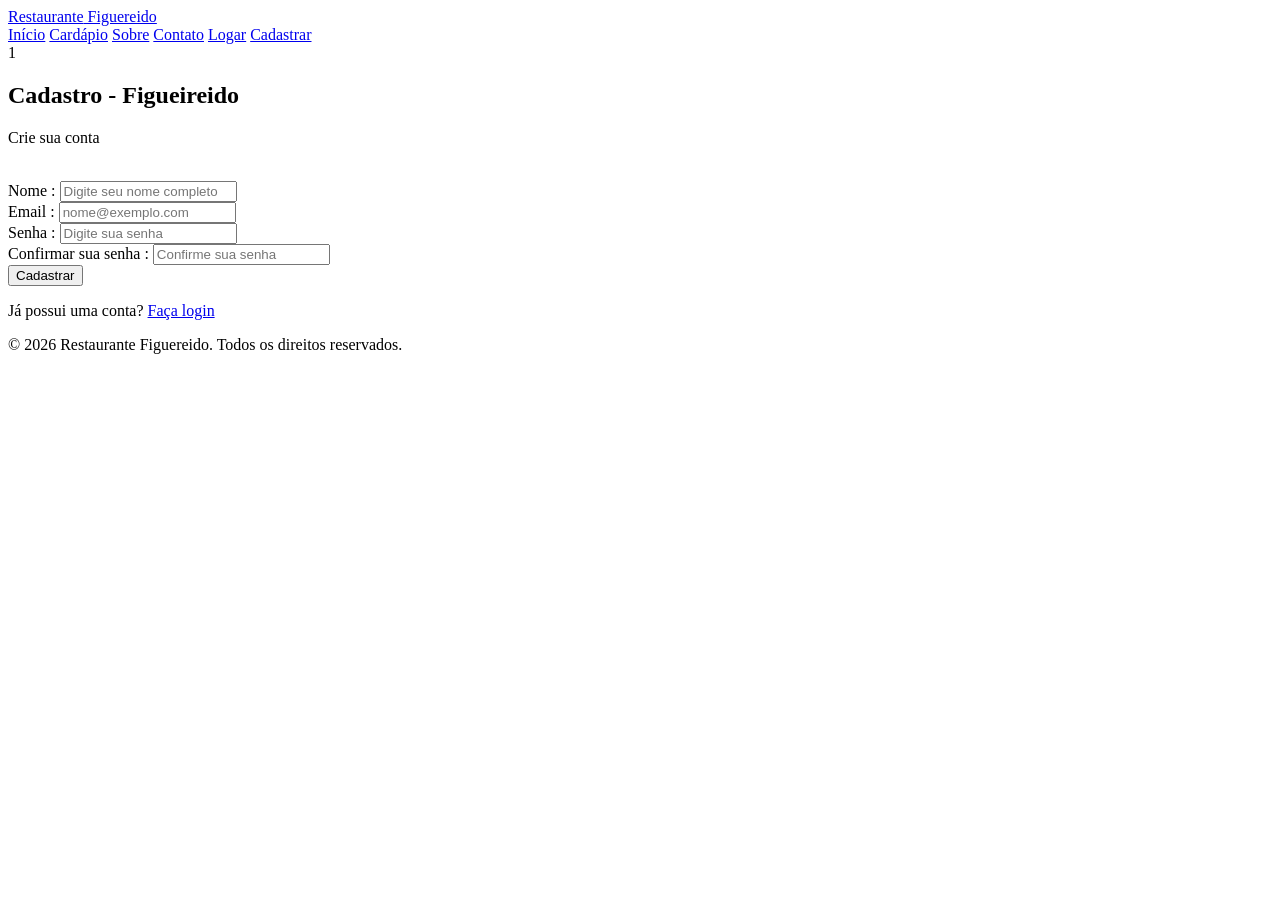
==== Pages/Cadastro.html @ 25129f15 "atualizacao do formulario de cadastro" ====
<!DOCTYPE html>
<html lang="PT-BR">
    <head>
        <meta charset="UTF-8">
        <meta name="viewport" content="width=device-width, initial-scale=1.0">
        <title>Restaurante Figuereido</title>

    </head>

    <body>

         <header>

            <div>

                <a href="../index.html">Restaurante<spam> Figuereido</spam></a>
            </div>

            <nav> 

                <a href="../index.html">Início</a>
                <a href="cardapio.html">Cardápio</a>
                <a href="sobre.html">Sobre</a>  
                <a href="contato.html">Contato</a>
                <a href="login.html">Logar</a>
                <a href="Cadastro.html">Cadastrar</a>
            </nav>


         </header>1

 <main>
            <section aria-labelledby="titulo-cadastro" id="Conteiner-Cadastro">
                <h1 id="titulo-cadastro">Cadastro - Figueireido</h1>
                <p>Crie sua conta</p>
                <form id="formCadastro" onsubmit="return false">
                <br>
                    <label for="nomeCadastro">Nome :</label>
                    <input id="nomeCadastro" name="nome" type="text" autocomplete="name" placeholder="Digite seu nome completo" required>
                <br>
                    <label for="emailCadastro">Email :</label>
                    <input id="emailCadastro" name="email" type="email" autocomplete="email" placeholder="nome@exemplo.com" required>
                <br>
                    <label for="senhaCadastro" name="senha">Senha :</label>
                    <input id="senhaCadastro" name="senha" type="password" minlength="8" autocomplete="new-password" placeholder="Digite sua senha" required>
                <br>
                    <label for="confirmarSenha" name="confirmarSenha">Confirmar sua senha :</label>
                    <input id="confirmarSenha" name="confirmarSenha" type="password" minlength="8" placeholder="Confirme sua senha" autocomplete="new-password" required>
                <br>
                    <button type="submit">Cadastrar</button>
                </form>
                <p>Já possui uma conta? <a href="login.html">Faça login</a></p>
                </section>
        </main>

         <footer>

            <p>© 2026 Restaurante Figuereido. Todos os direitos reservados.</p>
        
        </footer>


    </body>
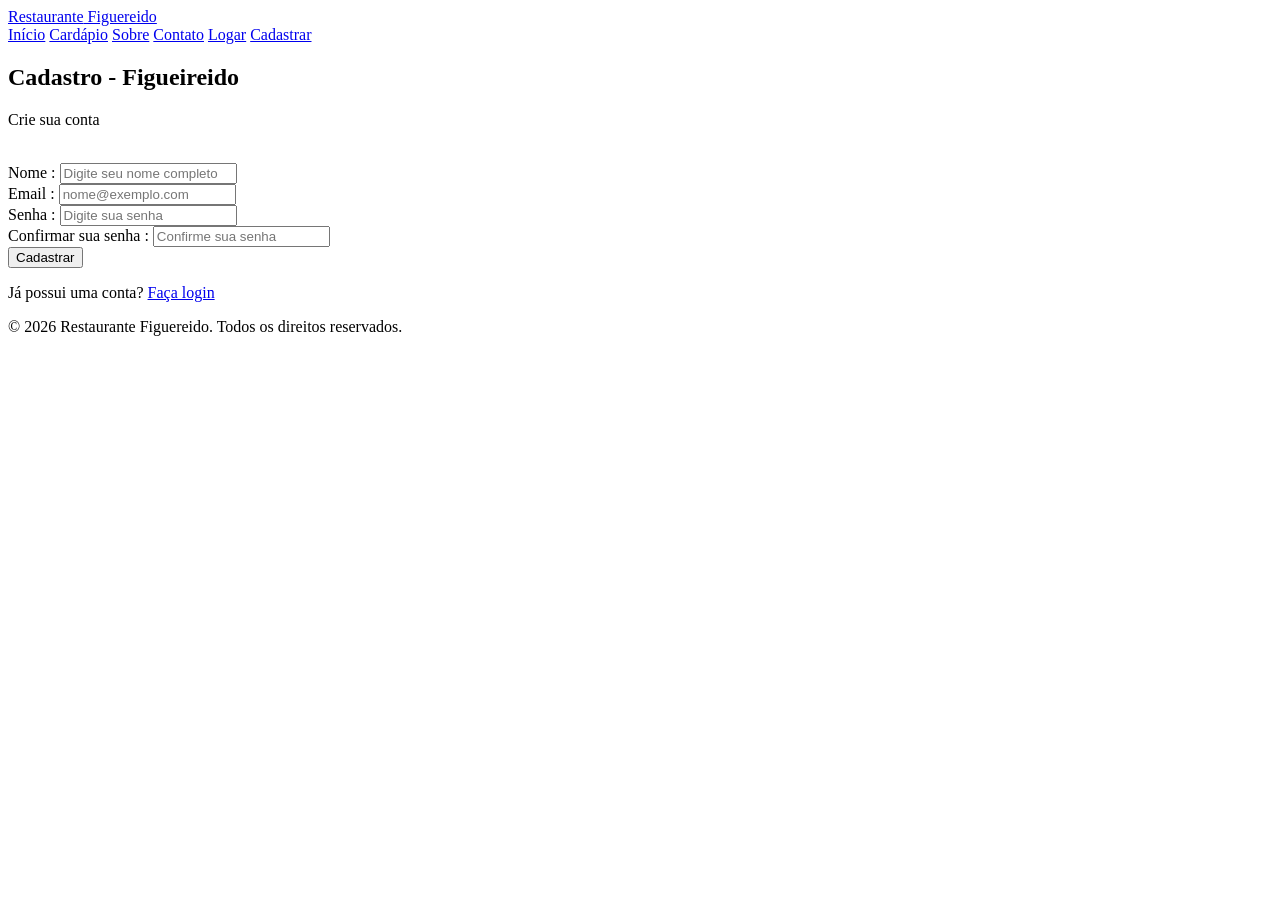
==== commit 7fa67918: "Atualização do Restaurante" ====
--- a/Pages/Cadastro.html
+++ b/Pages/Cadastro.html
@@ -26,8 +26,7 @@
                 <a href="Cadastro.html">Cadastrar</a>
             </nav>
 
-
-         </header>1
+        </header>
 
  <main>
             <section aria-labelledby="titulo-cadastro" id="Conteiner-Cadastro">
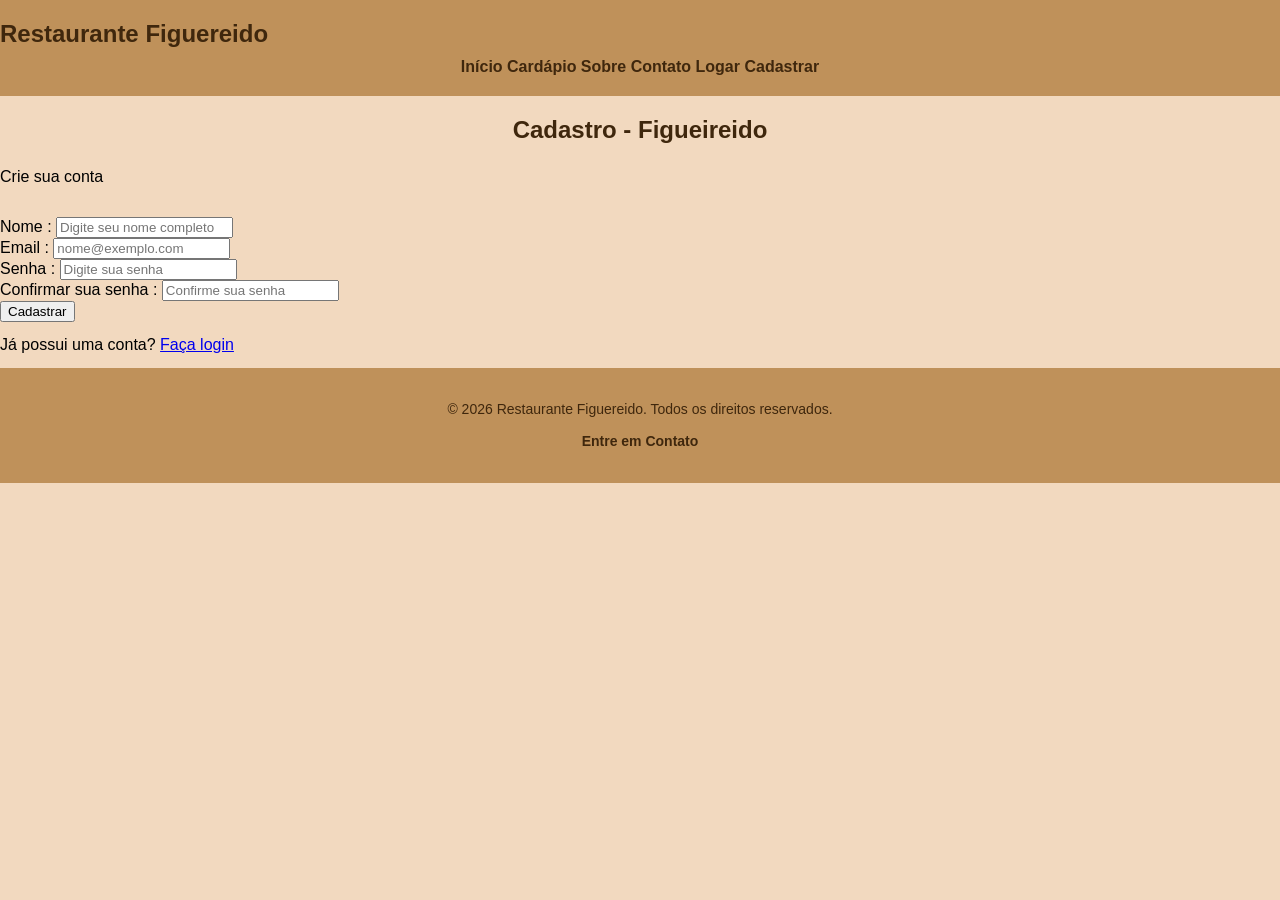
==== commit 633b0503: "Aplicação do CSS no Restaurante" ====
--- a/Pages/Cadastro.html
+++ b/Pages/Cadastro.html
@@ -4,19 +4,20 @@
         <meta charset="UTF-8">
         <meta name="viewport" content="width=device-width, initial-scale=1.0">
         <title>Restaurante Figuereido</title>
+        <link rel="stylesheet" href="../CSS/Styles.css">
 
     </head>
 
     <body>
 
-         <header>
+         <header class="topo">
 
-            <div>
+            <div class="logo">
 
                 <a href="../index.html">Restaurante<spam> Figuereido</spam></a>
             </div>
 
-            <nav> 
+            <nav class="menu"> 
 
                 <a href="../index.html">Início</a>
                 <a href="cardapio.html">Cardápio</a>
@@ -29,7 +30,7 @@
         </header>
 
  <main>
-            <section aria-labelledby="titulo-cadastro" id="Conteiner-Cadastro">
+            <section class="cadastro" aria-labelledby="titulo-cadastro" id="Conteiner-Cadastro">
                 <h1 id="titulo-cadastro">Cadastro - Figueireido</h1>
                 <p>Crie sua conta</p>
                 <form id="formCadastro" onsubmit="return false">
@@ -52,10 +53,10 @@
                 </section>
         </main>
 
-         <footer>
+         <footer class="rodape">
 
             <p>© 2026 Restaurante Figuereido. Todos os direitos reservados.</p>
-        
+            <p><a href="Pages/contato.html">Entre em Contato</a></p>
         </footer>
 
 
--- a/CSS/Styles.css
+++ b/CSS/Styles.css
@@ -0,0 +1,146 @@
+body {
+    font-family: Arial, Helvetica, sans-serif;
+    margin: 0;
+    color: black;
+    background-color: #f2d9bf;
+}
+
+h1, h2, h3 {
+    color: #3f270d;
+    text-align: center;
+}
+
+p {
+    line-height: 1.6;
+    margin: 10px 0;
+}
+
+.logo a {
+    text-decoration: none;
+    color: #3f270d ;
+    font-size: 24px;
+    font-weight: bold;
+}
+
+.logo spam {
+    color: #3f270d;
+    text-decoration: none;
+}
+
+header {
+    background-color: #bf915a ;
+    color: white;
+    padding: 20px 0;
+}
+
+nav.menu {
+    text-align: center;
+    margin-top: 10px
+}
+
+nav.menu a {
+    color:#3f270d;
+    text-decoration: none;
+    margin: 0, 15px;
+    font-weight: bold;
+}
+
+nav.menu a:hover {
+    color:#3f270d;
+}
+
+.hero {
+    background-color:#f2d9bf;
+    text-align: center;
+    padding: 60px 20px;
+}
+
+.hero h1 {
+    font-size: 36px;
+    color:#3f270d
+}
+
+.hero p {
+    font-size: 18px;
+    margin-bottom: 20px;
+}
+
+.btn-primario {
+    display: inline-block;
+    background-color:#bf915a;
+    color:#3f270d;
+    padding: 10px 20px;
+    border-radius: 8px;
+    text-decoration: none;
+}
+
+.btn-secundario {
+    display: inline-block;
+    background-color:#f2d9bf;
+    color:#3f270d;
+    padding: 10px 20px;
+    border-radius: 8px;
+    text-decoration: none;
+}
+
+.btn-primario a:hover , .btn-secundario a:hover {
+    opacity: 0.8;
+}
+
+.destaque {
+    padding: 30px 20px;
+}
+
+.card {
+    background-color:#f2d9bf;
+    padding: 20px;
+    margin: 12px 0;
+    border: 1px solid gray;
+    border-radius: 8px
+}
+
+footer {
+    background-color:#bf915a;
+    color:#3f270d;
+    padding: 20px;
+    font-size: 14px;
+    text-align: center;
+}
+
+footer a {
+    color:#3f270d;
+    text-decoration: none;
+    font-weight: bold;
+}
+
+.sobre {
+    padding: 30px 20px;
+    text-align:center;
+    align-items: center;
+    margin: 0 auto;
+}
+
+.valores-lista {
+    list-style: none;
+    padding: 0;
+    margin: 0 auto;
+    text-align: center;
+}
+
+.valores-lista li {
+    padding: 6px 0;
+    font-size: 16px;
+}
+
+.cardapio {
+    padding: 15px;
+    margin: 15px 0;
+    border: 1px  solid gray;
+    border-radius: 8px;
+}
+
+.cardapio img {
+    max-width: 100%;
+    height: auto;
+    border-radius: 8px;
+}
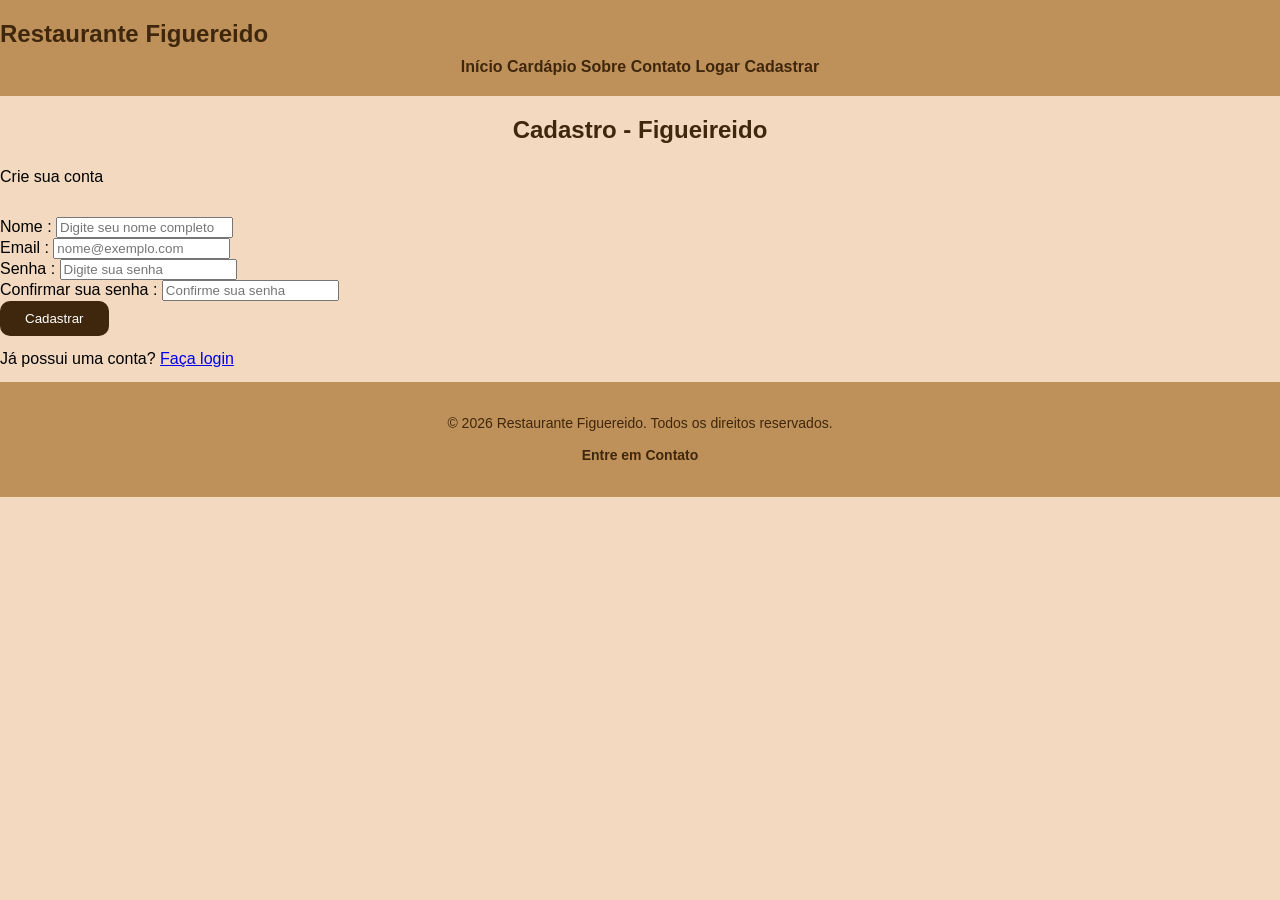
==== commit a755e6f4: "Atualização" ====
--- a/CSS/Styles.css
+++ b/CSS/Styles.css
@@ -127,20 +127,18 @@
     text-align: center;
 }
 
-.valores-lista li {
-    padding: 6px 0;
-    font-size: 16px;
+
+
+input:focus , textarea:focus {
+    outline: 1px solid #f2d9bf; 
+    outline-offset: 1px;
 }
 
-.cardapio {
-    padding: 15px;
-    margin: 15px 0;
-    border: 1px  solid gray;
-    border-radius: 8px;
-}
-
-.cardapio img {
-    max-width: 100%;
-    height: auto;
-    border-radius: 8px;
+button {
+    background-color: #3f270d;
+    color: white;
+    padding: 10px 25px;
+    border: none;
+    border-radius: 10px;
+    cursor: pointer;
 }
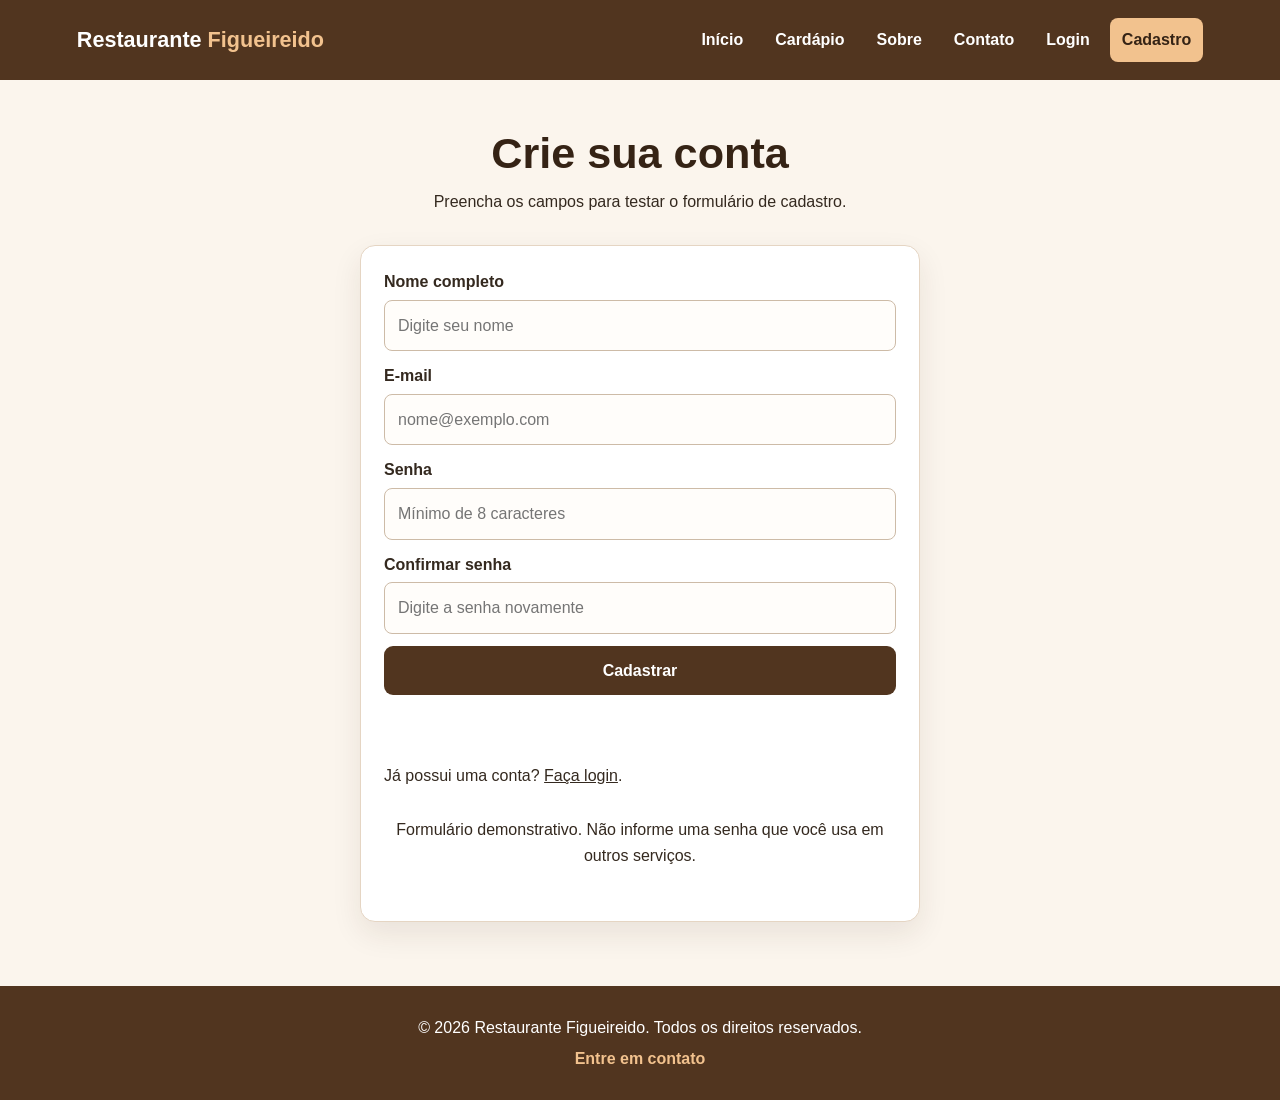
==== commit 56c46bed: "Atualização completa do projeto" ====
--- a/Pages/Cadastro.html
+++ b/Pages/Cadastro.html
@@ -1,63 +1,52 @@
 <!DOCTYPE html>
-<html lang="PT-BR">
-    <head>
-        <meta charset="UTF-8">
-        <meta name="viewport" content="width=device-width, initial-scale=1.0">
-        <title>Restaurante Figuereido</title>
-        <link rel="stylesheet" href="../CSS/Styles.css">
+<html lang="pt-BR">
+<head>
+    <meta charset="UTF-8">
+    <meta name="viewport" content="width=device-width, initial-scale=1.0">
+    <title>Cadastro | Restaurante Figueireido</title>
+    <link rel="stylesheet" href="../CSS/Styles.css">
+    <script src="../JS/function.js" defer></script>
+</head>
+<body>
+    <header class="topo">
+        <a class="logo" href="../index.html">Restaurante <span>Figueireido</span></a>
+        <nav class="menu" aria-label="Navegação principal">
+            <a href="../index.html">Início</a>
+            <a href="cardapio.html">Cardápio</a>
+            <a href="sobre.html">Sobre</a>
+            <a href="contato.html">Contato</a>
+            <a href="login.html">Login</a>
+            <a class="ativo" href="Cadastro.html">Cadastro</a>
+        </nav>
+    </header>
 
-    </head>
+    <main class="pagina container">
+        <h1 class="titulo-pagina">Crie sua conta</h1>
+        <p class="subtitulo-pagina">Preencha os campos para testar o formulário de cadastro.</p>
 
-    <body>
+        <form class="formulario" id="formCadastro">
+            <label for="nomeCadastro">Nome completo</label>
+            <input id="nomeCadastro" name="nome" type="text" autocomplete="name" placeholder="Digite seu nome" required>
 
-         <header class="topo">
+            <label for="emailCadastro">E-mail</label>
+            <input id="emailCadastro" name="email" type="email" autocomplete="email" placeholder="nome@exemplo.com" required>
 
-            <div class="logo">
+            <label for="senhaCadastro">Senha</label>
+            <input id="senhaCadastro" name="senha" type="password" minlength="8" autocomplete="new-password" placeholder="Mínimo de 8 caracteres" required>
 
-                <a href="../index.html">Restaurante<spam> Figuereido</spam></a>
-            </div>
+            <label for="confirmarSenha">Confirmar senha</label>
+            <input id="confirmarSenha" name="confirmarSenha" type="password" minlength="8" autocomplete="new-password" placeholder="Digite a senha novamente" required>
 
-            <nav class="menu"> 
+            <button type="submit">Cadastrar</button>
+            <p id="mensagemCadastro" class="mensagem" aria-live="polite"></p>
+            <p>Já possui uma conta? <a href="login.html">Faça login</a>.</p>
+            <p class="subtitulo-pagina">Formulário demonstrativo. Não informe uma senha que você usa em outros serviços.</p>
+        </form>
+    </main>
 
-                <a href="../index.html">Início</a>
-                <a href="cardapio.html">Cardápio</a>
-                <a href="sobre.html">Sobre</a>  
-                <a href="contato.html">Contato</a>
-                <a href="login.html">Logar</a>
-                <a href="Cadastro.html">Cadastrar</a>
-            </nav>
-
-        </header>
-
- <main>
-            <section class="cadastro" aria-labelledby="titulo-cadastro" id="Conteiner-Cadastro">
-                <h1 id="titulo-cadastro">Cadastro - Figueireido</h1>
-                <p>Crie sua conta</p>
-                <form id="formCadastro" onsubmit="return false">
-                <br>
-                    <label for="nomeCadastro">Nome :</label>
-                    <input id="nomeCadastro" name="nome" type="text" autocomplete="name" placeholder="Digite seu nome completo" required>
-                <br>
-                    <label for="emailCadastro">Email :</label>
-                    <input id="emailCadastro" name="email" type="email" autocomplete="email" placeholder="nome@exemplo.com" required>
-                <br>
-                    <label for="senhaCadastro" name="senha">Senha :</label>
-                    <input id="senhaCadastro" name="senha" type="password" minlength="8" autocomplete="new-password" placeholder="Digite sua senha" required>
-                <br>
-                    <label for="confirmarSenha" name="confirmarSenha">Confirmar sua senha :</label>
-                    <input id="confirmarSenha" name="confirmarSenha" type="password" minlength="8" placeholder="Confirme sua senha" autocomplete="new-password" required>
-                <br>
-                    <button type="submit">Cadastrar</button>
-                </form>
-                <p>Já possui uma conta? <a href="login.html">Faça login</a></p>
-                </section>
-        </main>
-
-         <footer class="rodape">
-
-            <p>© 2026 Restaurante Figuereido. Todos os direitos reservados.</p>
-            <p><a href="Pages/contato.html">Entre em Contato</a></p>
-        </footer>
-
-
-    </body>
+    <footer class="rodape">
+        <p>© 2026 Restaurante Figueireido. Todos os direitos reservados.</p>
+        <p><a href="contato.html">Entre em contato</a></p>
+    </footer>
+</body>
+</html>
--- a/CSS/Styles.css
+++ b/CSS/Styles.css
@@ -1,144 +1,470 @@
+:root {
+    --marrom: #51351f;
+    --marrom-escuro: #352315;
+    --caramelo: #bd8750;
+    --creme: #fbf5ed;
+    --areia: #f0e2d1;
+    --texto: #34291f;
+    --branco: #ffffff;
+    --borda: #e5d5c3;
+    --sombra: 0 12px 30px rgba(53, 35, 21, 0.09);
+}
+
+* {
+    box-sizing: border-box;
+}
+
+html {
+    scroll-behavior: smooth;
+}
+
 body {
+    margin: 0;
     font-family: Arial, Helvetica, sans-serif;
-    margin: 0;
-    color: black;
-    background-color: #f2d9bf;
+    color: var(--texto);
+    background: var(--creme);
+    line-height: 1.6;
+}
+
+a {
+    color: inherit;
+}
+
+.topo {
+    display: flex;
+    justify-content: space-between;
+    align-items: center;
+    gap: 22px;
+    padding: 18px 6%;
+    background: var(--marrom);
+    color: var(--branco);
+}
+
+.logo {
+    color: var(--branco);
+    font-size: 1.35rem;
+    font-weight: 800;
+    text-decoration: none;
+    white-space: nowrap;
+}
+
+.logo span {
+    color: #f2c28e;
+}
+
+.menu {
+    display: flex;
+    flex-wrap: wrap;
+    align-items: center;
+    justify-content: flex-end;
+    gap: 8px;
+}
+
+.menu a {
+    padding: 9px 12px;
+    border-radius: 8px;
+    color: var(--branco);
+    text-decoration: none;
+    font-weight: 700;
+    transition: background 0.2s ease, color 0.2s ease;
+}
+
+.menu a:hover,
+.menu a.ativo {
+    color: var(--marrom-escuro);
+    background: #f2c28e;
+}
+
+.hero {
+    padding: 88px 7%;
+    text-align: center;
+    background:
+        radial-gradient(circle at 15% 20%, rgba(255,255,255,.8), transparent 30%),
+        linear-gradient(135deg, #f3dfc8, #e8c49e);
+}
+
+.hero-content {
+    max-width: 760px;
+    margin: 0 auto;
+}
+
+.etiqueta {
+    display: inline-block;
+    margin-bottom: 10px;
+    color: #8a572d;
+    font-size: .78rem;
+    font-weight: 800;
+    letter-spacing: .12em;
+    text-transform: uppercase;
 }
 
 h1, h2, h3 {
-    color: #3f270d;
-    text-align: center;
-}
-
-p {
-    line-height: 1.6;
-    margin: 10px 0;
-}
-
-.logo a {
+    color: var(--marrom-escuro);
+    line-height: 1.2;
+}
+
+.hero h1 {
+    margin: 8px 0 16px;
+    font-size: clamp(2.2rem, 5vw, 3.8rem);
+}
+
+.hero p {
+    max-width: 620px;
+    margin: 0 auto 26px;
+    font-size: 1.1rem;
+}
+
+.hero-acoes {
+    display: flex;
+    flex-wrap: wrap;
+    justify-content: center;
+    gap: 12px;
+}
+
+.btn-primario,
+.btn-secundario,
+button {
+    display: inline-block;
+    border: 0;
+    border-radius: 9px;
+    padding: 12px 19px;
+    font: inherit;
+    font-weight: 700;
+    text-align: center;
     text-decoration: none;
-    color: #3f270d ;
-    font-size: 24px;
-    font-weight: bold;
-}
-
-.logo spam {
-    color: #3f270d;
+    cursor: pointer;
+    transition: transform .2s ease, opacity .2s ease, box-shadow .2s ease;
+}
+
+.btn-primario,
+button {
+    color: var(--branco);
+    background: var(--marrom);
+}
+
+.btn-secundario {
+    color: var(--marrom);
+    border: 1px solid var(--marrom);
+    background: transparent;
+}
+
+.btn-primario:hover,
+.btn-secundario:hover,
+button:hover {
+    transform: translateY(-2px);
+    opacity: .9;
+}
+
+.container {
+    width: min(1120px, 90%);
+    margin: 0 auto;
+}
+
+.secao {
+    padding-top: 62px;
+    padding-bottom: 62px;
+}
+
+.cabecalho-secao {
+    max-width: 680px;
+    margin: 0 auto 28px;
+    text-align: center;
+}
+
+.cabecalho-secao h2,
+.chamada h2 {
+    margin: 6px 0 12px;
+    font-size: clamp(1.7rem, 3vw, 2.4rem);
+}
+
+.cards,
+.grid-cardapio {
+    display: grid;
+    grid-template-columns: repeat(3, minmax(0, 1fr));
+    gap: 22px;
+}
+
+.card,
+.grid-cardapio article,
+.painel,
+.formulario,
+.carrinho {
+    padding: 23px;
+    border: 1px solid var(--borda);
+    border-radius: 15px;
+    background: var(--branco);
+    box-shadow: var(--sombra);
+}
+
+.card {
+    transition: transform .2s ease, box-shadow .2s ease;
+}
+
+.card:hover,
+.grid-cardapio article:hover {
+    transform: translateY(-4px);
+    box-shadow: 0 16px 34px rgba(53, 35, 21, .13);
+}
+
+.card-icone {
+    display: inline-grid;
+    width: 42px;
+    height: 42px;
+    place-items: center;
+    border-radius: 50%;
+    color: var(--marrom);
+    background: var(--areia);
+    font-size: 1.35rem;
+}
+
+.chamada {
+    display: flex;
+    align-items: center;
+    justify-content: space-between;
+    gap: 20px;
+    margin-bottom: 62px;
+    padding: 28px;
+    border-radius: 16px;
+    background: var(--areia);
+}
+
+.chamada h2 {
+    margin-bottom: 0;
+}
+
+.pagina {
+    padding: 48px 0 64px;
+}
+
+.titulo-pagina {
+    margin: 0 0 10px;
+    text-align: center;
+    font-size: clamp(1.8rem, 4vw, 2.7rem);
+}
+
+.subtitulo-pagina {
+    max-width: 700px;
+    margin: 0 auto 30px;
+    text-align: center;
+}
+
+.secao-cardapio {
+    margin-top: 34px;
+}
+
+.secao-cardapio h2 {
+    margin-bottom: 18px;
+}
+
+.grid-cardapio article {
+    text-align: center;
+}
+
+.grid-cardapio img {
+    display: block;
+    width: 100%;
+    height: 190px;
+    margin: 12px 0;
+    border-radius: 10px;
+    object-fit: cover;
+    background: var(--areia);
+}
+
+.preco {
+    display: block;
+    margin: 12px 0;
+    color: #8a572d;
+    font-size: 1.1rem;
+    font-weight: 800;
+}
+
+.grid-cardapio button {
+    width: 100%;
+}
+
+.carrinho {
+    margin-top: 36px;
+}
+
+.carrinho-topo,
+.item-carrinho,
+.total-carrinho {
+    display: flex;
+    align-items: center;
+    justify-content: space-between;
+    gap: 14px;
+}
+
+.item-carrinho {
+    padding: 13px 0;
+    border-bottom: 1px solid var(--borda);
+}
+
+.item-carrinho:last-child {
+    border-bottom: 0;
+}
+
+.controles-quantidade {
+    display: flex;
+    align-items: center;
+    gap: 8px;
+}
+
+.controles-quantidade button,
+.botao-remover {
+    min-width: 34px;
+    padding: 6px 10px;
+}
+
+.botao-remover {
+    background: #8b3d2e;
+}
+
+.total-carrinho {
+    margin-top: 14px;
+    padding-top: 16px;
+    border-top: 1px solid var(--borda);
+    font-size: 1.15rem;
+    font-weight: 800;
+}
+
+.formulario {
+    display: flex;
+    flex-direction: column;
+    gap: 12px;
+    width: min(560px, 100%);
+    margin: 24px auto 0;
+}
+
+.formulario label {
+    margin-bottom: -7px;
+    font-weight: 700;
+}
+
+input,
+textarea {
+    width: 100%;
+    padding: 12px 13px;
+    border: 1px solid #cdbba7;
+    border-radius: 8px;
+    color: var(--texto);
+    background: #fffdfa;
+    font: inherit;
+}
+
+textarea {
+    min-height: 130px;
+    resize: vertical;
+}
+
+input:focus,
+textarea:focus {
+    outline: 3px solid rgba(189, 135, 80, .25);
+    border-color: var(--caramelo);
+}
+
+.mensagem {
+    min-height: 24px;
+    margin: 4px 0 0;
+    color: #35633d;
+    font-weight: 700;
+}
+
+.mensagem.erro {
+    color: #9b3028;
+}
+
+.texto-central {
+    max-width: 780px;
+    margin: 0 auto;
+    text-align: center;
+}
+
+.valores-lista {
+    display: flex;
+    flex-wrap: wrap;
+    justify-content: center;
+    gap: 12px;
+    padding: 0;
+    list-style: none;
+}
+
+.valores-lista li {
+    padding: 10px 16px;
+    border-radius: 30px;
+    background: var(--areia);
+    font-weight: 700;
+}
+
+.rodape {
+    padding: 24px 6%;
+    color: var(--branco);
+    background: var(--marrom);
+    text-align: center;
+}
+
+.rodape p {
+    margin: 5px 0;
+}
+
+.rodape a {
+    color: #f2c28e;
+    font-weight: 700;
     text-decoration: none;
 }
 
-header {
-    background-color: #bf915a ;
-    color: white;
-    padding: 20px 0;
-}
-
-nav.menu {
-    text-align: center;
-    margin-top: 10px
-}
-
-nav.menu a {
-    color:#3f270d;
-    text-decoration: none;
-    margin: 0, 15px;
-    font-weight: bold;
-}
-
-nav.menu a:hover {
-    color:#3f270d;
-}
-
-.hero {
-    background-color:#f2d9bf;
-    text-align: center;
-    padding: 60px 20px;
-}
-
-.hero h1 {
-    font-size: 36px;
-    color:#3f270d
-}
-
-.hero p {
-    font-size: 18px;
-    margin-bottom: 20px;
-}
-
-.btn-primario {
-    display: inline-block;
-    background-color:#bf915a;
-    color:#3f270d;
-    padding: 10px 20px;
-    border-radius: 8px;
-    text-decoration: none;
-}
-
-.btn-secundario {
-    display: inline-block;
-    background-color:#f2d9bf;
-    color:#3f270d;
-    padding: 10px 20px;
-    border-radius: 8px;
-    text-decoration: none;
-}
-
-.btn-primario a:hover , .btn-secundario a:hover {
-    opacity: 0.8;
-}
-
-.destaque {
-    padding: 30px 20px;
-}
-
-.card {
-    background-color:#f2d9bf;
-    padding: 20px;
-    margin: 12px 0;
-    border: 1px solid gray;
-    border-radius: 8px
-}
-
-footer {
-    background-color:#bf915a;
-    color:#3f270d;
-    padding: 20px;
-    font-size: 14px;
-    text-align: center;
-}
-
-footer a {
-    color:#3f270d;
-    text-decoration: none;
-    font-weight: bold;
-}
-
-.sobre {
-    padding: 30px 20px;
-    text-align:center;
-    align-items: center;
-    margin: 0 auto;
-}
-
-.valores-lista {
-    list-style: none;
-    padding: 0;
-    margin: 0 auto;
-    text-align: center;
-}
-
-
-
-input:focus , textarea:focus {
-    outline: 1px solid #f2d9bf; 
-    outline-offset: 1px;
-}
-
-button {
-    background-color: #3f270d;
-    color: white;
-    padding: 10px 25px;
-    border: none;
-    border-radius: 10px;
-    cursor: pointer;
-}+.rodape a:hover {
+    text-decoration: underline;
+}
+
+@media (max-width: 820px) {
+    .topo {
+        flex-direction: column;
+        align-items: center;
+    }
+
+    .menu {
+        justify-content: center;
+    }
+
+    .cards,
+    .grid-cardapio {
+        grid-template-columns: repeat(2, minmax(0, 1fr));
+    }
+}
+
+@media (max-width: 560px) {
+    .topo {
+        padding: 16px 4%;
+    }
+
+    .menu {
+        gap: 4px;
+    }
+
+    .menu a {
+        padding: 8px;
+        font-size: .9rem;
+    }
+
+    .hero {
+        padding: 62px 6%;
+    }
+
+    .cards,
+    .grid-cardapio {
+        grid-template-columns: 1fr;
+    }
+
+    .chamada,
+    .carrinho-topo,
+    .item-carrinho,
+    .total-carrinho {
+        align-items: stretch;
+        flex-direction: column;
+    }
+
+    .hero-acoes a {
+        width: 100%;
+    }
+}
